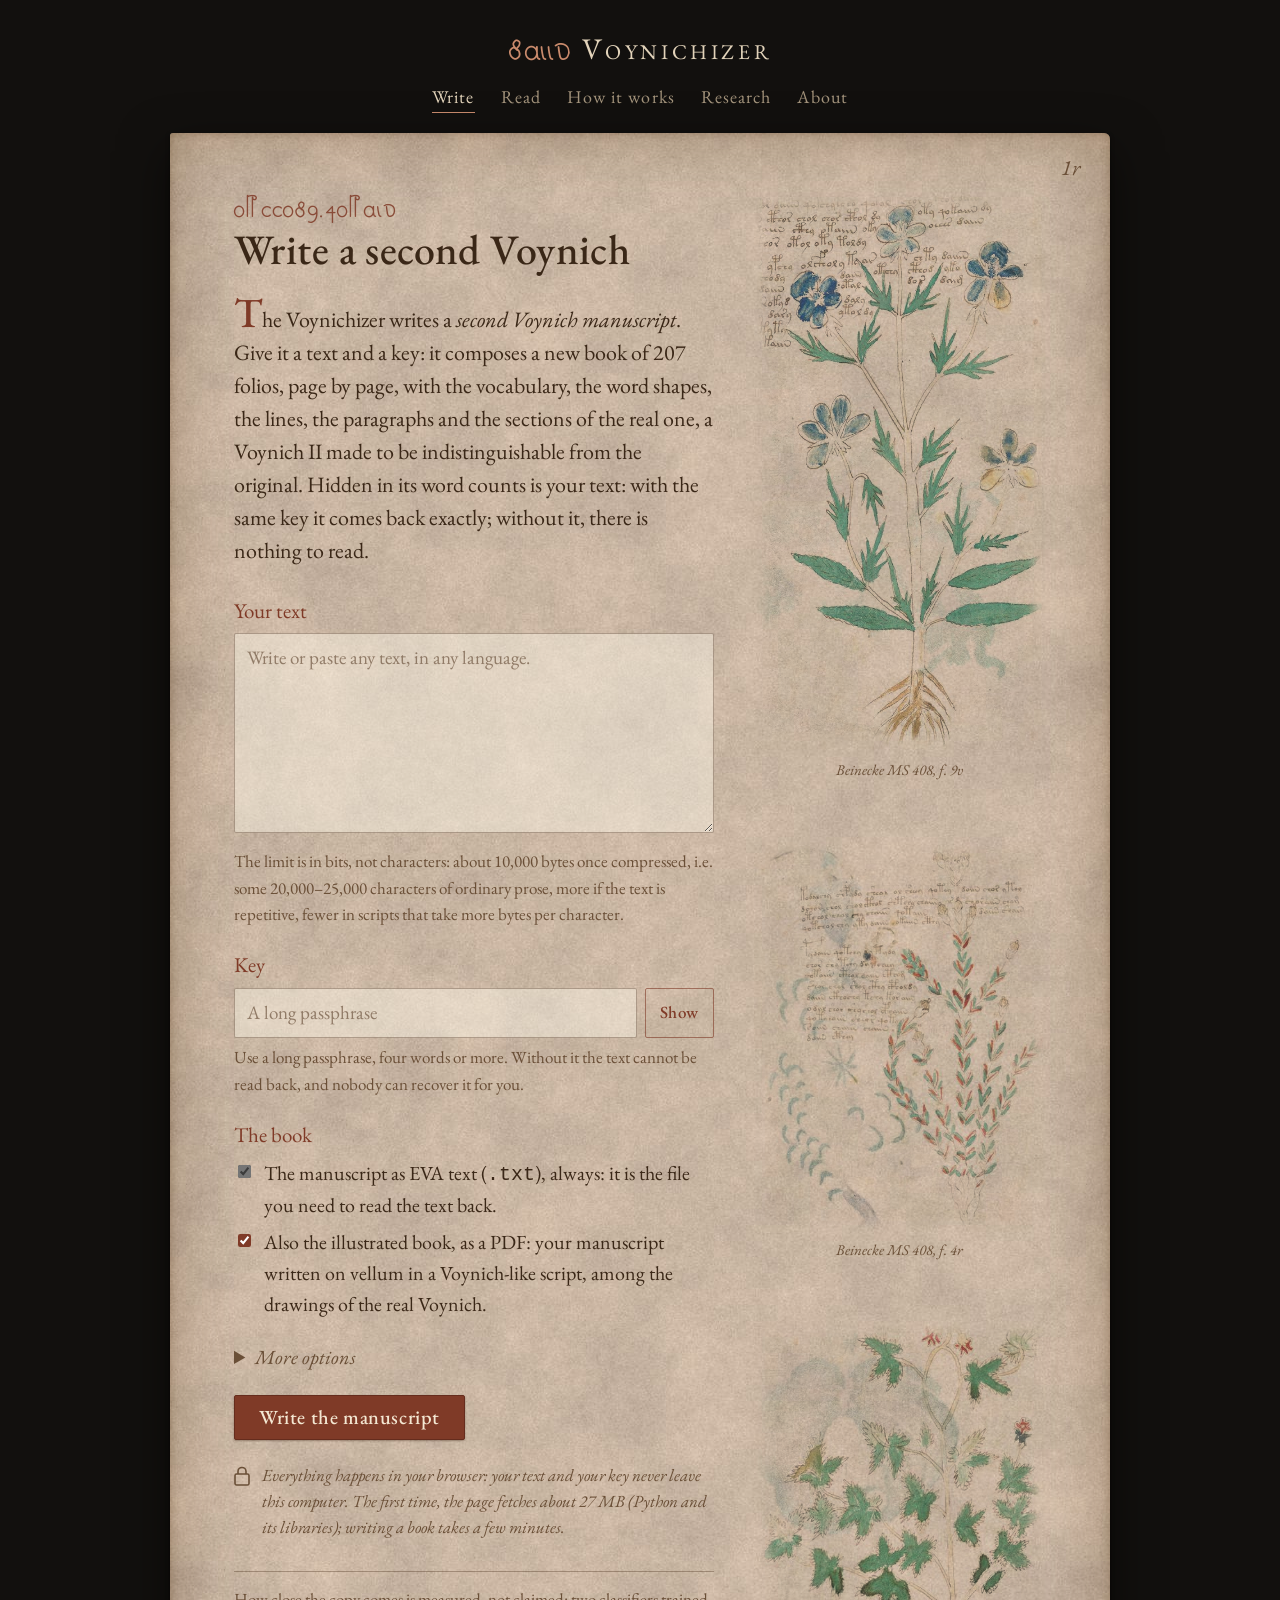
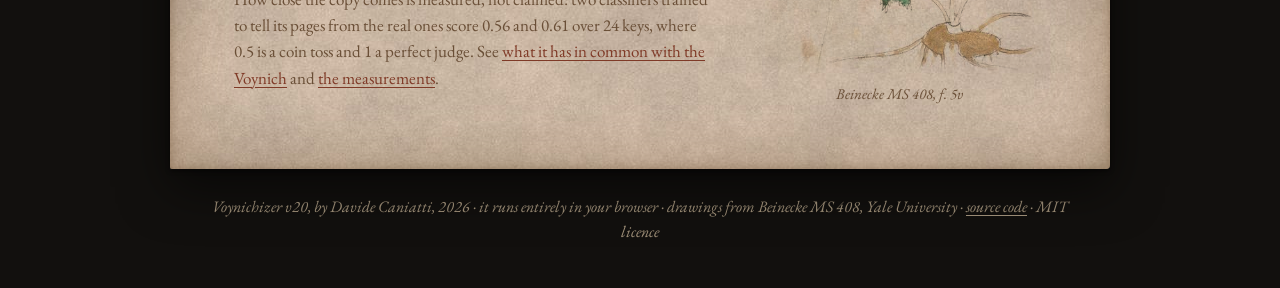
==== docs/index.html @ bea23ab9 "Illustrated book: folios composed on vellum with the drawings of the real Voynich (153 cleaned drawi" ====
<!doctype html>
<html lang="en">
<head>
<meta charset="utf-8">
<meta name="viewport" content="width=device-width, initial-scale=1">
<title>Voynichizer · Write a second Voynich</title>
<meta name="description" content="Hide any text inside a Voynich-like manuscript, and read it back with the key. Runs entirely in your browser.">
<link rel="stylesheet" href="css/site.css">
<link rel="preload" href="engine/v20/VoynichizzatoreEVA.ttf" as="font" type="font/ttf" crossorigin>
<script type="module" src="js/write.js"></script>
</head>
<body>
<header class="masthead" id="top">
  <a class="title" href="./"><span class="mark" aria-hidden="true">daiin</span>Voynichizer</a>
  <nav aria-label="Pages">
    <a href="./" aria-current="page">Write</a><a href="read.html">Read</a><a href="how.html">How it works</a><a href="research.html">Research</a><a href="about.html">About</a>
  </nav>
</header>

<main class="folio">
  <div class="folio-no">1r</div>
  <div class="spread">
    <div class="text">
      <span class="tag" aria-hidden="true">okeeody.qokain</span>
      <h1>Write a second Voynich</h1>
      <p class="lead">The Voynichizer writes a <em>second Voynich manuscript</em>. Give it a text and a key: it composes a
        new book of 207 folios, page by page, with the vocabulary, the word shapes, the lines, the paragraphs and the
        sections of the real one, a Voynich II made to be indistinguishable from the original. Hidden in its word
        counts is your text: with the same key it comes back exactly; without it, there is nothing to read.</p>

      <form id="form" novalidate>
        <div class="field">
          <label for="text">Your text</label>
          <textarea id="text" spellcheck="false" placeholder="Write or paste any text, in any language."></textarea>
          <div class="hint" id="text-hint">The limit is in bits, not characters: about 10,000 bytes once compressed, i.e. some 20,000–25,000 characters of ordinary prose, more if the text is repetitive, fewer in scripts that take more bytes per character.</div>
        </div>
        <div class="field">
          <label for="key">Key</label>
          <div class="key-row">
            <input id="key" type="password" autocomplete="off" spellcheck="false" placeholder="A long passphrase">
            <button type="button" class="btn secondary small" id="show-key" aria-pressed="false">Show</button>
          </div>
          <div class="hint" id="key-hint">Use a long passphrase, four words or more. Without it the text cannot be read
            back, and nobody can recover it for you.</div>
        </div>
        <div class="field">
          <span class="label">The book</span>
          <label class="check"><input type="checkbox" checked disabled>
            <span>The manuscript as EVA text (<code>.txt</code>), always: it is the file you need to read the text back.</span></label>
          <label class="check"><input type="checkbox" id="want-pdf" checked>
            <span>Also the illustrated book, as a PDF: your manuscript written on vellum in a Voynich-like script,
              among the drawings of the real Voynich.</span></label>
        </div>
        <details>
          <summary>More options</summary>
          <label class="check"><input type="checkbox" id="empty">
            <span>A book with no message (the text is ignored). It cannot be told apart from a book that carries one.</span></label>
        </details>
        <div class="actions"><button class="btn" id="go" type="submit">Write the manuscript</button></div>
        <div class="message error" id="error" role="alert" hidden></div>
        <p class="privacy">
          <svg width="16" height="20" viewBox="0 0 16 20" aria-hidden="true"><rect x="1" y="8" width="14" height="11" rx="1.5" fill="none" stroke="currentColor" stroke-width="1.6"/><path d="M4 8 V5.5 a4 4 0 0 1 8 0 V8" fill="none" stroke="currentColor" stroke-width="1.6"/></svg>
          <span>Everything happens in your browser: your text and your key never leave this computer. The first time,
            the page fetches about 27&nbsp;MB (Python and its libraries); writing a book takes a few minutes.</span>
        </p>
        <p class="note" id="mobile-note" hidden>On a phone this may not work: writing a book needs about 500&nbsp;MB of
          memory. A computer is better.</p>
      </form>

      <section id="scriptorium" class="scriptorium" hidden>
        <div class="desk" id="desk" aria-hidden="true">
          <div class="sheet"><div class="lines"></div><div class="folio-label"></div></div>
          <figure class="desk-real" id="desk-real" hidden><img id="desk-img" alt=""><figcaption id="desk-cap"></figcaption></figure>
        </div>
        <p class="caption" id="caption" aria-live="polite">Sharpening the quill…</p>
        <div class="progress" role="progressbar" aria-label="Progress" aria-valuemin="0" aria-valuemax="100" id="progress"><div id="bar"></div></div>
        <p class="meta" id="meta">&nbsp;</p>
        <div class="actions" style="justify-content:center"><button class="btn secondary small" id="cancel" type="button">Stop</button></div>
      </section>
      <p class="note closing">How close the copy comes is measured, not claimed: two classifiers trained to tell its pages
        from the real ones score 0.56 and 0.61 over 24 keys, where 0.5 is a coin toss and 1 a perfect judge. See <a href="how.html#second">what it has in
        common with the Voynich</a> and <a href="how.html#measures">the measurements</a>.</p>
    </div>
    <div class="side">
      <figure class="illus">
        <img src="img/herbal-f9v.jpg" width="520" height="1000" alt="A plant with blue flowers, from the herbal section of the Voynich manuscript">
        <figcaption>Beinecke MS 408, f. 9v</figcaption>
      </figure>
    </div>
  </div>

  <section id="result" hidden>
    <h2>The manuscript is written</h2>
    <p id="summary"></p>
    <details class="tech">
      <summary>Technical details</summary>
      <div class="table-wrap"><table id="tech-table"></table></div>
    </details>
    <div class="downloads">
      <div class="download">
        <div><strong>The manuscript, in EVA</strong><p class="note">Keep this file: it is the one you need to read the text back. <span id="txt-name"></span></p></div>
        <a class="btn" id="dl-txt" download="voynichizer-manuscript.txt" href="#">Download .txt</a>
      </div>
      <div class="download" id="pdf-row" hidden>
        <div><strong>The illustrated book</strong><p class="note" id="pdf-note">Binding the book…</p></div>
        <a class="btn secondary" id="dl-pdf" download="voynichizer-book.pdf" href="#" hidden>Download PDF</a>
      </div>
    </div>
    <div class="viewer">
      <div class="viewer-bar">
        <div class="nav">
          <button class="btn secondary small" id="prev" type="button" aria-label="Previous folio">‹</button>
          <select id="folio" aria-label="Folio"></select>
          <button class="btn secondary small" id="next" type="button" aria-label="Next folio">›</button>
        </div>
        <div class="toggle" role="group" aria-label="Script">
          <button type="button" id="mode-script" aria-pressed="true">Script</button><button type="button" id="mode-eva" aria-pressed="false">EVA</button>
        </div>
      </div>
      <div class="pair">
        <div class="page" id="page"></div>
        <figure class="real" id="real">
          <a id="real-link" target="_blank" rel="noopener"><img id="real-img" alt=""></a>
          <figcaption id="real-cap"></figcaption>
        </figure>
      </div>
    </div>
    <div class="actions" style="justify-content:center;margin-top:28px"><button class="btn secondary" id="again" type="button">Write another</button></div>
  </section>
</main>

<a class="totop" href="#top" aria-label="Back to the top" hidden>↑</a>
<script src="js/top.js" defer></script>
<script src="js/margins.js" defer></script>

<footer class="colophon">
  Voynichizer v20, by Davide Caniatti, 2026 · it runs entirely in your browser · drawings from Beinecke MS 408, Yale University ·
  <a href="https://github.com/AndreottiVIII/voynichizzatore">source code</a> · MIT licence
</footer>
</body>
</html>
---- docs/css/site.css ----
/* Voynichizer web site: every page is a folio of the Voynich manuscript as the Beinecke photographs show it, a leaf
   of vellum on black, written in brown ink, with a real drawing from the manuscript beside the text.
   The whole look is driven by the tokens below: change them to restyle the site. */
:root {
  --night: #12100e;              /* the black of the photographs */
  --night-text: #e2d3ba;
  --night-muted: #a4947c;
  --vellum: #d8c6ab;             /* fallback under the vellum texture */
  --ink: #3a2717;                /* iron-gall brown, darkened for reading */
  --ink-soft: #6a4f37;
  --ink-faint: rgba(70, 45, 25, .35);
  --red: #7f3a27;                /* the red-brown of the roots and of the marks on f1r */
  --red-deep: #652c1d;
  --green: #4f6a42;
  --blue: #405a6f;
  --field: rgba(255, 249, 236, .42);
  --error: #8e2216;
  --focus: #9a5a1c;
  --parchment: #ddccb0;          /* the sheets of the scribe and of the preview */
  --sheet-ink: #463220;
  --shadow: 0 2px 4px rgba(0, 0, 0, .5), 0 18px 50px rgba(0, 0, 0, .55);
  --text-font: "EB Garamond", "Iowan Old Style", "Palatino Linotype", Palatino, Georgia, serif;
  --mono: ui-monospace, "Cascadia Mono", Consolas, "Liberation Mono", monospace;
  color-scheme: dark;
}

@font-face {
  font-family: "EB Garamond";
  src: url("../fonts/eb-garamond-latin-wght-normal.woff2") format("woff2");
  font-weight: 400 800;
  font-style: normal;
  font-display: swap;
}
@font-face {
  font-family: "EB Garamond";
  src: url("../fonts/eb-garamond-latin-wght-italic.woff2") format("woff2");
  font-weight: 400 800;
  font-style: italic;
  font-display: swap;
}
@font-face {
  font-family: "Voynichizer EVA";
  src: url("../engine/v20/VoynichizzatoreEVA.ttf") format("truetype");
  font-display: block;
}

* { box-sizing: border-box; }
html { -webkit-text-size-adjust: 100%; }
body {
  margin: 0;
  background: var(--night);
  color: var(--night-text);
  font: 20px/1.55 var(--text-font);
}
a { color: var(--red); text-underline-offset: 3px; text-decoration-thickness: 1px; }
a:hover { color: var(--red-deep); }
:focus-visible { outline: 2px solid var(--focus); outline-offset: 2px; }

/* ---------------------------------------------------------------- on the black: title, pages, colophon */
.masthead { max-width: 1000px; margin: 0 auto; padding: 26px 16px 20px; text-align: center; }
.title {
  display: inline-flex;
  align-items: baseline;
  gap: 12px;
  color: var(--night-text);
  text-decoration: none;
  font-size: 30px;
  font-variant-caps: small-caps;
  letter-spacing: .12em;
}
.title:hover { color: #fff3dc; }
.title .mark { font-family: "Voynichizer EVA"; font-variant-caps: normal; letter-spacing: 0; color: #c98a6c; font-size: 28px; }
.masthead nav {
  display: flex;
  flex-wrap: wrap;
  justify-content: center;
  gap: 2px 26px;
  margin-top: 8px;
  font-size: 18px;
  letter-spacing: .06em;
}
.masthead nav a { color: var(--night-muted); text-decoration: none; padding: 2px 0; border-bottom: 1px solid transparent; }
.masthead nav a:hover { color: var(--night-text); }
.masthead nav a[aria-current="page"] { color: var(--night-text); border-bottom-color: #c98a6c; }
.colophon {
  max-width: 900px;
  margin: 0 auto;
  padding: 26px 16px 44px;
  text-align: center;
  color: var(--night-muted);
  font-size: 16px;
  font-style: italic;
}
.colophon a { color: inherit; }

/* ---------------------------------------------------------------- the folio */
.folio {
  position: relative;
  max-width: 940px;
  margin: 0 auto;
  padding: 58px 64px 64px;
  background: url("../img/vellum-tile.jpg") 0 0 / 900px 900px repeat, var(--vellum);
  color: var(--ink);
  border-radius: 3px 6px 4px 2px;
  box-shadow: inset 0 0 70px rgba(95, 62, 30, .38), inset 0 0 8px rgba(95, 62, 30, .35), var(--shadow);
}
.folio-no {                       /* the folio number, top right, as in the manuscript */
  position: absolute;
  right: 30px;
  top: 18px;
  font-size: 22px;
  font-style: italic;
  color: var(--ink-soft);
}
.spread { display: grid; grid-template-columns: minmax(0, 1fr) 36%; gap: 8px 40px; align-items: start; }
.spread.narrow { grid-template-columns: minmax(0, 1fr) 26%; }
.side { display: flex; flex-direction: column; align-items: center; justify-content: space-between; gap: 34px; align-self: stretch; }
.side .illus { width: 100%; }
.spread > .text { min-width: 0; }
.illus { margin: 0; text-align: center; }
.illus img { width: 100%; height: auto; display: block; mix-blend-mode: multiply; }
.illus figcaption { margin-top: 4px; font-size: 15px; font-style: italic; color: var(--ink-soft); }

/* ---------------------------------------------------------------- writing on the folio */
.tag {                           /* a Voynich-like label above the title, as next to the drawings */
  display: block;
  margin-bottom: 2px;
  font-family: "Voynichizer EVA";
  font-size: 22px;
  color: var(--red);
  opacity: .85;
}
h1 { margin: 0 0 18px; font-size: 42px; line-height: 1.1; font-weight: 500; color: var(--ink); letter-spacing: .01em; }
h2 { margin: 36px 0 10px; font-size: 26px; font-weight: 500; color: var(--red); }
h3 { margin: 24px 0 6px; font-size: 21px; font-weight: 600; color: var(--ink); }
p { margin: 0 0 14px; }
.lead { font-size: 22px; line-height: 1.5; margin-bottom: 28px; }
.lead::first-letter { font-size: 1.9em; line-height: 1; color: var(--red); font-weight: 500; }
.note { font-size: 17px; color: var(--ink-soft); }
.prose ul { padding-left: 1.2em; }
.prose li { margin-bottom: 6px; }
.prose li::marker { color: var(--red); }
.prose table { border-collapse: collapse; width: 100%; font-size: 18px; margin: 12px 0 22px; }
.prose th, .prose td { border-bottom: 1px solid var(--ink-faint); padding: 7px 8px; text-align: left; vertical-align: top; }
.prose th { color: var(--red); font-weight: 500; }
.prose code { font-family: var(--mono); font-size: .8em; background: var(--field); padding: 1px 5px; border-radius: 2px; }

/* ---------------------------------------------------------------- forms, written in the same ink */
.field { margin-bottom: 22px; }
.field > label, .field > .label { display: block; margin-bottom: 6px; font-size: 21px; color: var(--red); }
textarea, input[type="text"], input[type="password"], select {
  width: 100%;
  font: 19px/1.5 var(--text-font);
  color: var(--ink);
  background: var(--field);
  border: 1px solid var(--ink-faint);
  border-radius: 2px;
  padding: 10px 12px;
}
textarea::placeholder, input::placeholder { color: rgba(90, 64, 42, .6); }
textarea:focus, input:focus, select:focus { outline: 2px solid rgba(154, 90, 28, .45); outline-offset: 0; border-color: var(--focus); }
textarea { min-height: 200px; resize: vertical; }
.hint { font-size: 17px; color: var(--ink-soft); margin-top: 6px; }
.hint.bad { color: var(--error); }
.key-row { display: flex; gap: 8px; }
.key-row input { flex: 1; min-width: 0; }
.check, .field > label.check {
  display: flex;
  gap: 10px;
  align-items: flex-start;
  margin: 6px 0;
  font-size: inherit;
  color: var(--ink);
}
.check input { margin-top: 7px; accent-color: var(--red); }
details { margin: 4px 0 22px; }
summary { cursor: pointer; color: var(--ink-soft); font-style: italic; }

.btn {
  display: inline-flex;
  align-items: center;
  justify-content: center;
  gap: 8px;
  padding: 11px 24px 12px;
  font: 500 20px/1 var(--text-font);
  letter-spacing: .03em;
  color: #f4e8d3;
  background: var(--red);
  border: 1px solid var(--red-deep);
  border-radius: 2px;
  box-shadow: 0 1px 2px rgba(50, 20, 5, .35);
  cursor: pointer;
  text-decoration: none;
}
.btn:hover { color: #fff6e6; background: var(--red-deep); }
.btn.secondary { color: var(--red); background: transparent; border-color: rgba(127, 58, 39, .6); box-shadow: none; }
.btn.secondary:hover { background: rgba(127, 58, 39, .08); color: var(--red-deep); }
.btn.small { padding: 7px 14px 8px; font-size: 17px; }
.btn:disabled { opacity: .5; cursor: not-allowed; }
.actions { display: flex; flex-wrap: wrap; gap: 14px; align-items: center; margin-top: 10px; }

.message { padding: 10px 14px; margin: 18px 0; border-left: 3px solid currentColor; background: rgba(255, 240, 230, .45); }
.message.error { color: var(--error); }
.privacy { display: flex; gap: 12px; align-items: flex-start; font-size: 17px; color: var(--ink-soft); margin-top: 22px; font-style: italic; }
.privacy svg { flex: none; margin-top: 4px; }

/* ---------------------------------------------------------------- the scribe at work: a leaf on black, as in the photographs */
.scriptorium { text-align: center; }
.desk {
  position: relative;
  display: flex;
  justify-content: center;
  margin: 4px 0 18px;
  padding: 26px 16px 34px;
  background: var(--night);
  border-radius: 2px;
  perspective: 1400px;
  overflow: hidden;
}
.sheet {
  position: relative;
  width: min(330px, 100%);
  aspect-ratio: 6 / 8.6;
  background: url("../img/vellum.jpg") center / cover, var(--parchment);
  color: var(--sheet-ink);
  border-radius: 2px 4px 3px 2px;
  box-shadow: inset 0 0 36px rgba(95, 62, 30, .4), 0 6px 18px rgba(0, 0, 0, .6);
  padding: 9% 10% 12%;
  text-align: left;
  transform-origin: left center;
}
.sheet .lines { height: 100%; font-family: "Voynichizer EVA"; font-size: 16px; line-height: 1.75; overflow: hidden; }
.sheet .line { white-space: nowrap; height: 1.75em; }
.sheet .line.para { margin-top: .875em; }
.sheet .folio-label, .page .folio-label {
  position: absolute;
  right: 7%;
  top: 3%;
  font: italic 14px var(--text-font);
  color: #6f5841;
}
.sheet.turning { animation: turn .7s ease-in forwards; }
@keyframes turn { to { transform: rotateY(-70deg) translateX(-12%); opacity: 0; } }
.quill {
  position: absolute;
  left: 0;
  top: 0;
  pointer-events: none;
  transition: transform 80ms linear;
  filter: drop-shadow(2px 5px 3px rgba(0, 0, 0, .45));
}
.quill .vane { fill: #f3ead8; stroke: #6b5a44; stroke-width: 1.2; }
.quill .barbs { stroke: #b9a98c; stroke-width: 1; fill: none; }
.quill .shaft { stroke: #5a4630; stroke-width: 2.4; fill: none; }
.quill .nib { fill: #2b2117; }
.quill.writing svg { animation: scratch .32s ease-in-out infinite alternate; transform-origin: 3px 99px; }
@keyframes scratch { from { transform: rotate(-2.5deg); } to { transform: rotate(2deg); } }
.caption { font-size: 21px; font-style: italic; min-height: 1.5em; margin: 0 0 10px; }
.progress { height: 6px; max-width: 420px; margin: 0 auto; background: var(--ink-faint); border-radius: 3px; overflow: hidden; }
.progress > div { height: 100%; width: 0; background: var(--red); transition: width .4s ease; }
.meta { font-size: 17px; color: var(--ink-soft); margin-top: 8px; }

/* ---------------------------------------------------------------- the finished manuscript */
.downloads { display: grid; gap: 12px; margin: 22px 0 30px; }
.download {
  display: flex;
  flex-wrap: wrap;
  gap: 10px 18px;
  align-items: center;
  justify-content: space-between;
  padding: 14px 18px;
  border: 1px solid var(--ink-faint);
  background: var(--field);
}
.download strong { display: block; font-weight: 600; }
.download .note { margin: 0; }
.viewer { background: var(--night); padding: 22px 16px 26px; border-radius: 2px; }
.viewer-bar { display: flex; flex-wrap: wrap; gap: 10px; align-items: center; justify-content: space-between; margin-bottom: 16px; color: var(--night-text); }
.viewer-bar .nav { display: flex; gap: 6px; align-items: center; }
.viewer-bar select { width: auto; padding: 5px 10px; font-size: 17px; color: var(--night-text); background: #1d1915; border-color: #3a322a; }
.viewer .btn.secondary { color: var(--night-text); border-color: #5a4d40; }
.viewer .btn.secondary:hover { background: #241f1a; color: #fff3dc; }
.toggle { display: inline-flex; border: 1px solid #5a4d40; border-radius: 2px; overflow: hidden; }
.toggle button { font: 17px var(--text-font); padding: 6px 14px 7px; border: 0; background: transparent; color: var(--night-muted); cursor: pointer; }
.toggle button[aria-pressed="true"] { background: #e2d3ba; color: var(--night); }
.page {
  position: relative;
  width: min(540px, 100%);
  aspect-ratio: 6 / 8.6;
  margin: 0 auto;
  background: url("../img/vellum.jpg") center / cover, var(--parchment);
  color: var(--sheet-ink);
  border-radius: 2px 4px 3px 2px;
  box-shadow: inset 0 0 50px rgba(95, 62, 30, .4), 0 6px 18px rgba(0, 0, 0, .6);
  padding: 7.5% 10% 9%;
}
.page .lines { font-family: "Voynichizer EVA"; line-height: 1.75; height: 100%; overflow: hidden; }
.page.illustrated { padding: 0; background: none; box-shadow: 0 6px 18px rgba(0, 0, 0, .6); }
.page.illustrated canvas { width: 100%; height: 100%; display: block; border-radius: 2px 4px 3px 2px; }
.page.eva .lines { font-family: var(--mono); }
.page .line { white-space: nowrap; }
.page .line.para { margin-top: .875em; }

/* ---------------------------------------------------------------- reading */
.drop, .field > label.drop {
  display: block;
  margin: 0;
  font-size: inherit;
  color: var(--ink-soft);
  padding: 22px 16px;
  text-align: center;
  border: 1.5px dashed var(--ink-faint);
  background: var(--field);
  cursor: pointer;
}
.drop.over { border-color: var(--red); color: var(--ink); }
.drop strong { color: var(--ink); font-weight: 600; }
.drop input { display: none; }
.output { min-height: 220px; white-space: pre-wrap; }
.soon { text-align: center; padding: 10px 0 20px; font-size: 24px; font-style: italic; color: var(--ink-soft); }
.totop {
  position: fixed;
  right: 22px;
  bottom: 26px;
  width: 46px;
  height: 46px;
  display: flex;
  align-items: center;
  justify-content: center;
  border-radius: 50%;
  font-size: 24px;
  line-height: 1;
  text-decoration: none;
  color: #f4e8d3;
  background: var(--red);
  border: 1px solid var(--red-deep);
  box-shadow: 0 2px 8px rgba(0, 0, 0, .45);
  z-index: 10;
}
.totop:hover { background: var(--red-deep); color: #fff6e6; }
.colophon-note { font-style: italic; color: var(--ink-soft); border-left: 2px solid var(--red); padding: 2px 0 2px 14px; margin: 0 0 24px; }
.note.closing { margin-top: 30px; padding-top: 14px; border-top: 1px solid var(--ink-faint); }
.tech table { border-collapse: collapse; width: 100%; font-size: 17px; margin: 8px 0 4px; }
.tech td { border-bottom: 1px solid var(--ink-faint); padding: 6px 8px; vertical-align: top; }
.tech td:first-child { color: var(--ink-soft); width: 45%; }
.tech code { font-family: var(--mono); font-size: .78em; word-break: break-all; }

/* real folios beside the scribe and beside the preview */
.desk { gap: 26px; align-items: center; }
.desk-real { margin: 0; width: min(230px, 40%); flex: none; text-align: center; }
.desk-real img { width: 100%; height: auto; display: block; box-shadow: 0 6px 18px rgba(0, 0, 0, .6); }
.desk-real figcaption { margin-top: 6px; font: italic 15px var(--text-font); color: var(--night-muted); }
.pair { display: grid; grid-template-columns: minmax(0, 1fr) minmax(0, 1fr); gap: 18px; align-items: start; }
.pair .page { width: 100%; }
.real { margin: 0; text-align: center; }
.real img { width: 100%; height: auto; display: block; box-shadow: 0 6px 18px rgba(0, 0, 0, .6); }
.real figcaption { margin-top: 8px; font: italic 15px var(--text-font); color: var(--night-muted); }
.toc { margin: 6px 0 26px; padding: 14px 18px 8px; border: 1px solid var(--ink-faint); background: var(--field); }
.toc ol { margin: 0; padding-left: 1.4em; columns: 2; column-gap: 34px; font-size: 18px; }
.toc li { break-inside: avoid; margin-bottom: 3px; }
.toc a { text-decoration: none; }
.toc a:hover { text-decoration: underline; }
.diagram { margin: 8px 0 18px; }
.diagram svg { width: 100%; height: auto; display: block; }
.formula { display: block; text-align: center; font-style: italic; margin: 8px 0 12px; font-size: 1.05em; }
pre.file { font-family: var(--mono); font-size: 13px; line-height: 1.5; background: var(--field); border: 1px solid var(--ink-faint);
  padding: 10px 12px; overflow-x: auto; white-space: pre; }
.table-wrap { overflow-x: auto; }
.prose h2 { scroll-margin-top: 16px; }

[hidden] { display: none !important; }

@media (max-width: 760px) {
  body { font-size: 18px; }
  .masthead { padding-top: 18px; }
  .title { font-size: 26px; }
  .masthead nav { font-size: 17px; gap: 2px 18px; }
  .folio { padding: 46px 22px 50px; border-radius: 0; }
  .folio-no { right: 18px; top: 12px; font-size: 19px; }
  .spread, .spread.narrow { grid-template-columns: 1fr; }
  .spread > .side { order: -1; flex-direction: row; justify-content: center; margin: 0 auto 8px; }
  .side .extra { display: none; }
  .side .illus img { width: auto; max-width: 100%; max-height: 260px; margin: 0 auto; }
  .spread.narrow > .side { display: none; }
  .toc ol { columns: 1; }
  .pair { grid-template-columns: 1fr; }
  .desk-real { display: none; }
  h1 { font-size: 34px; }
  .lead { font-size: 19px; }
}
@media (prefers-reduced-motion: reduce) {
  .quill, .quill.writing svg, .sheet.turning, .progress > div { animation: none; transition: none; }
}
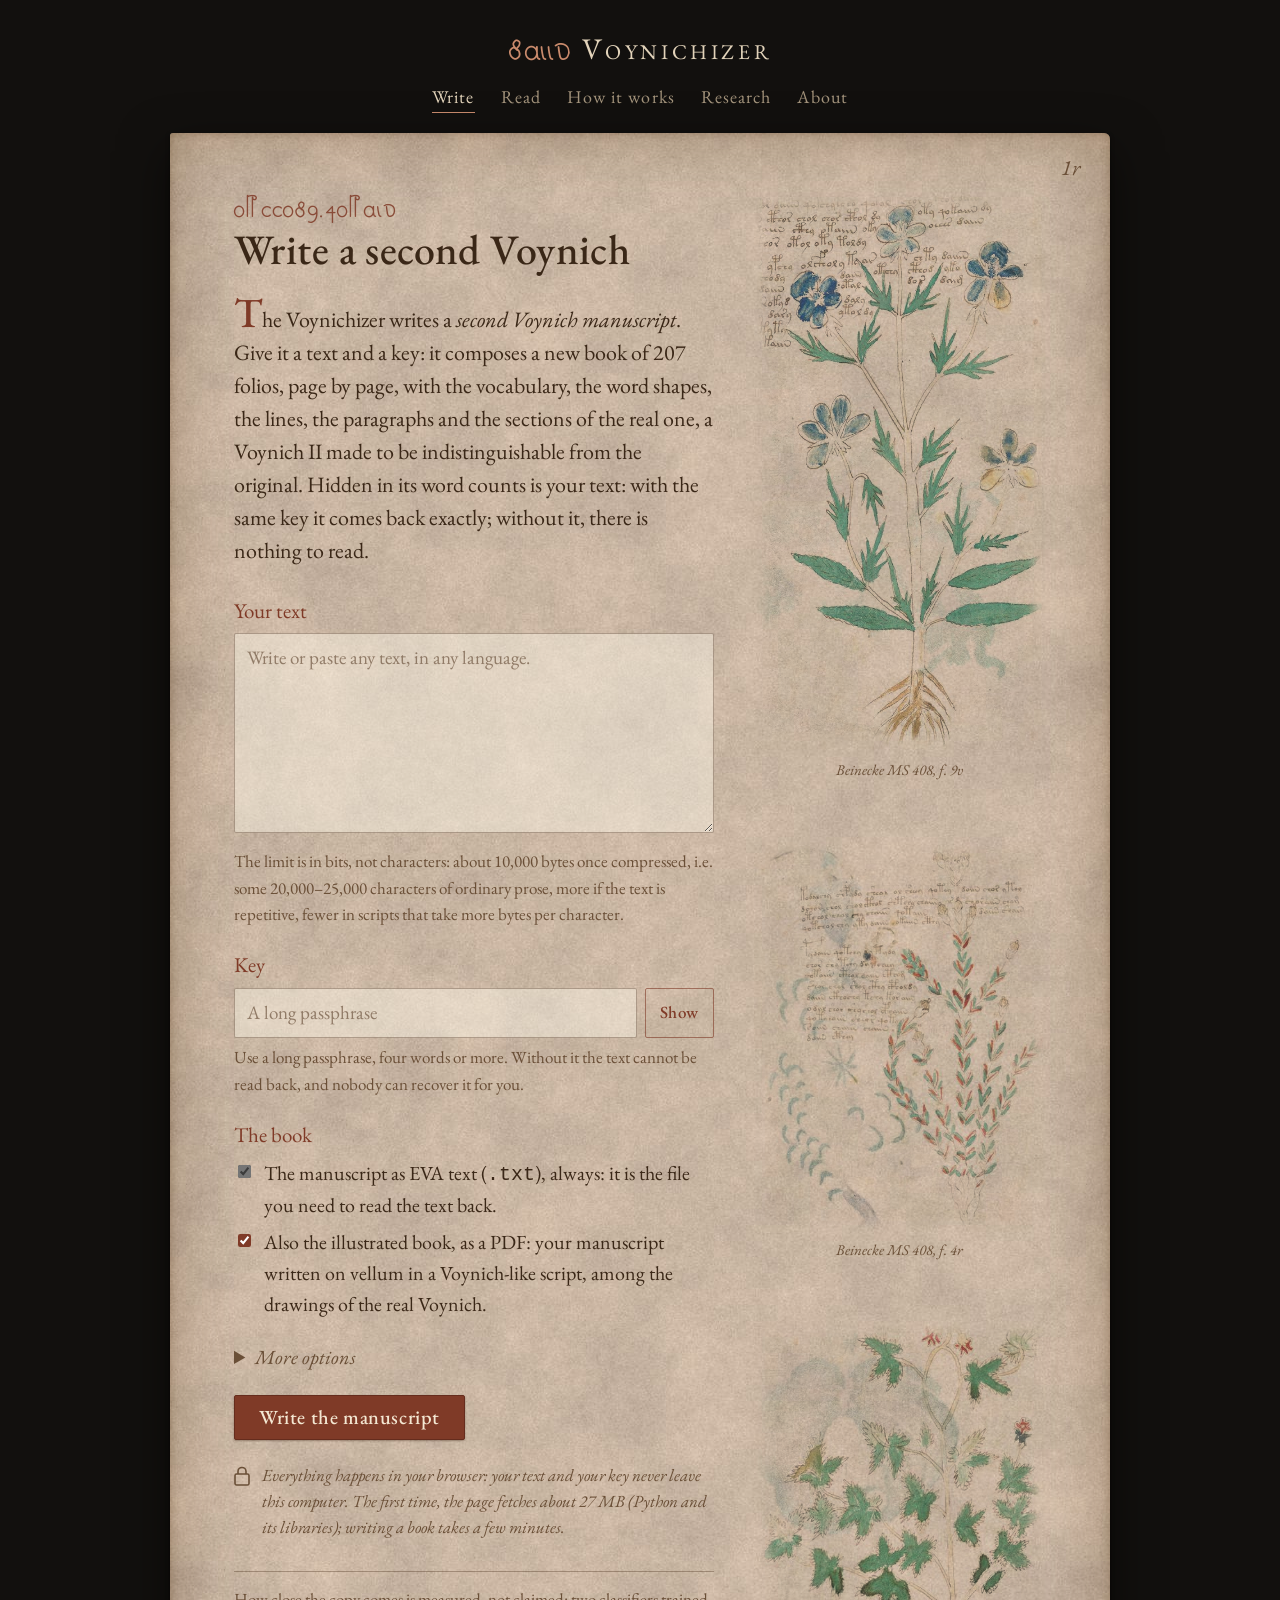
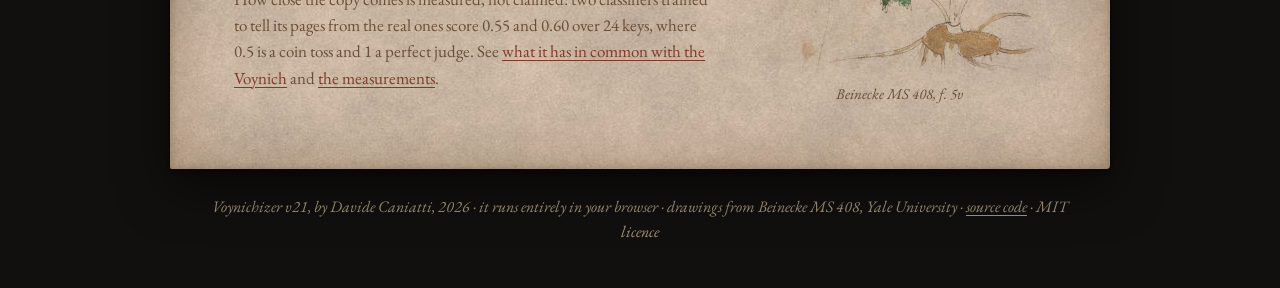
==== commit 221b13b4: "Site on v21 (engine/v21, commit 4b1383c); texts and measurements updated to v21; v21 checked in the " ====
--- a/docs/index.html
+++ b/docs/index.html
@@ -6,7 +6,7 @@
 <title>Voynichizer · Write a second Voynich</title>
 <meta name="description" content="Hide any text inside a Voynich-like manuscript, and read it back with the key. Runs entirely in your browser.">
 <link rel="stylesheet" href="css/site.css">
-<link rel="preload" href="engine/v20/VoynichizzatoreEVA.ttf" as="font" type="font/ttf" crossorigin>
+<link rel="preload" href="engine/v21/VoynichizzatoreEVA.ttf" as="font" type="font/ttf" crossorigin>
 <script type="module" src="js/write.js"></script>
 </head>
 <body>
@@ -78,7 +78,7 @@
         <div class="actions" style="justify-content:center"><button class="btn secondary small" id="cancel" type="button">Stop</button></div>
       </section>
       <p class="note closing">How close the copy comes is measured, not claimed: two classifiers trained to tell its pages
-        from the real ones score 0.56 and 0.61 over 24 keys, where 0.5 is a coin toss and 1 a perfect judge. See <a href="how.html#second">what it has in
+        from the real ones score 0.55 and 0.60 over 24 keys, where 0.5 is a coin toss and 1 a perfect judge. See <a href="how.html#second">what it has in
         common with the Voynich</a> and <a href="how.html#measures">the measurements</a>.</p>
     </div>
     <div class="side">
@@ -134,7 +134,7 @@
 <script src="js/margins.js" defer></script>
 
 <footer class="colophon">
-  Voynichizer v20, by Davide Caniatti, 2026 · it runs entirely in your browser · drawings from Beinecke MS 408, Yale University ·
+  Voynichizer v21, by Davide Caniatti, 2026 · it runs entirely in your browser · drawings from Beinecke MS 408, Yale University ·
   <a href="https://github.com/AndreottiVIII/voynichizzatore">source code</a> · MIT licence
 </footer>
 </body>
--- a/docs/css/site.css
+++ b/docs/css/site.css
@@ -40,7 +40,7 @@
 }
 @font-face {
   font-family: "Voynichizer EVA";
-  src: url("../engine/v20/VoynichizzatoreEVA.ttf") format("truetype");
+  src: url("../engine/v21/VoynichizzatoreEVA.ttf") format("truetype");
   font-display: block;
 }
 
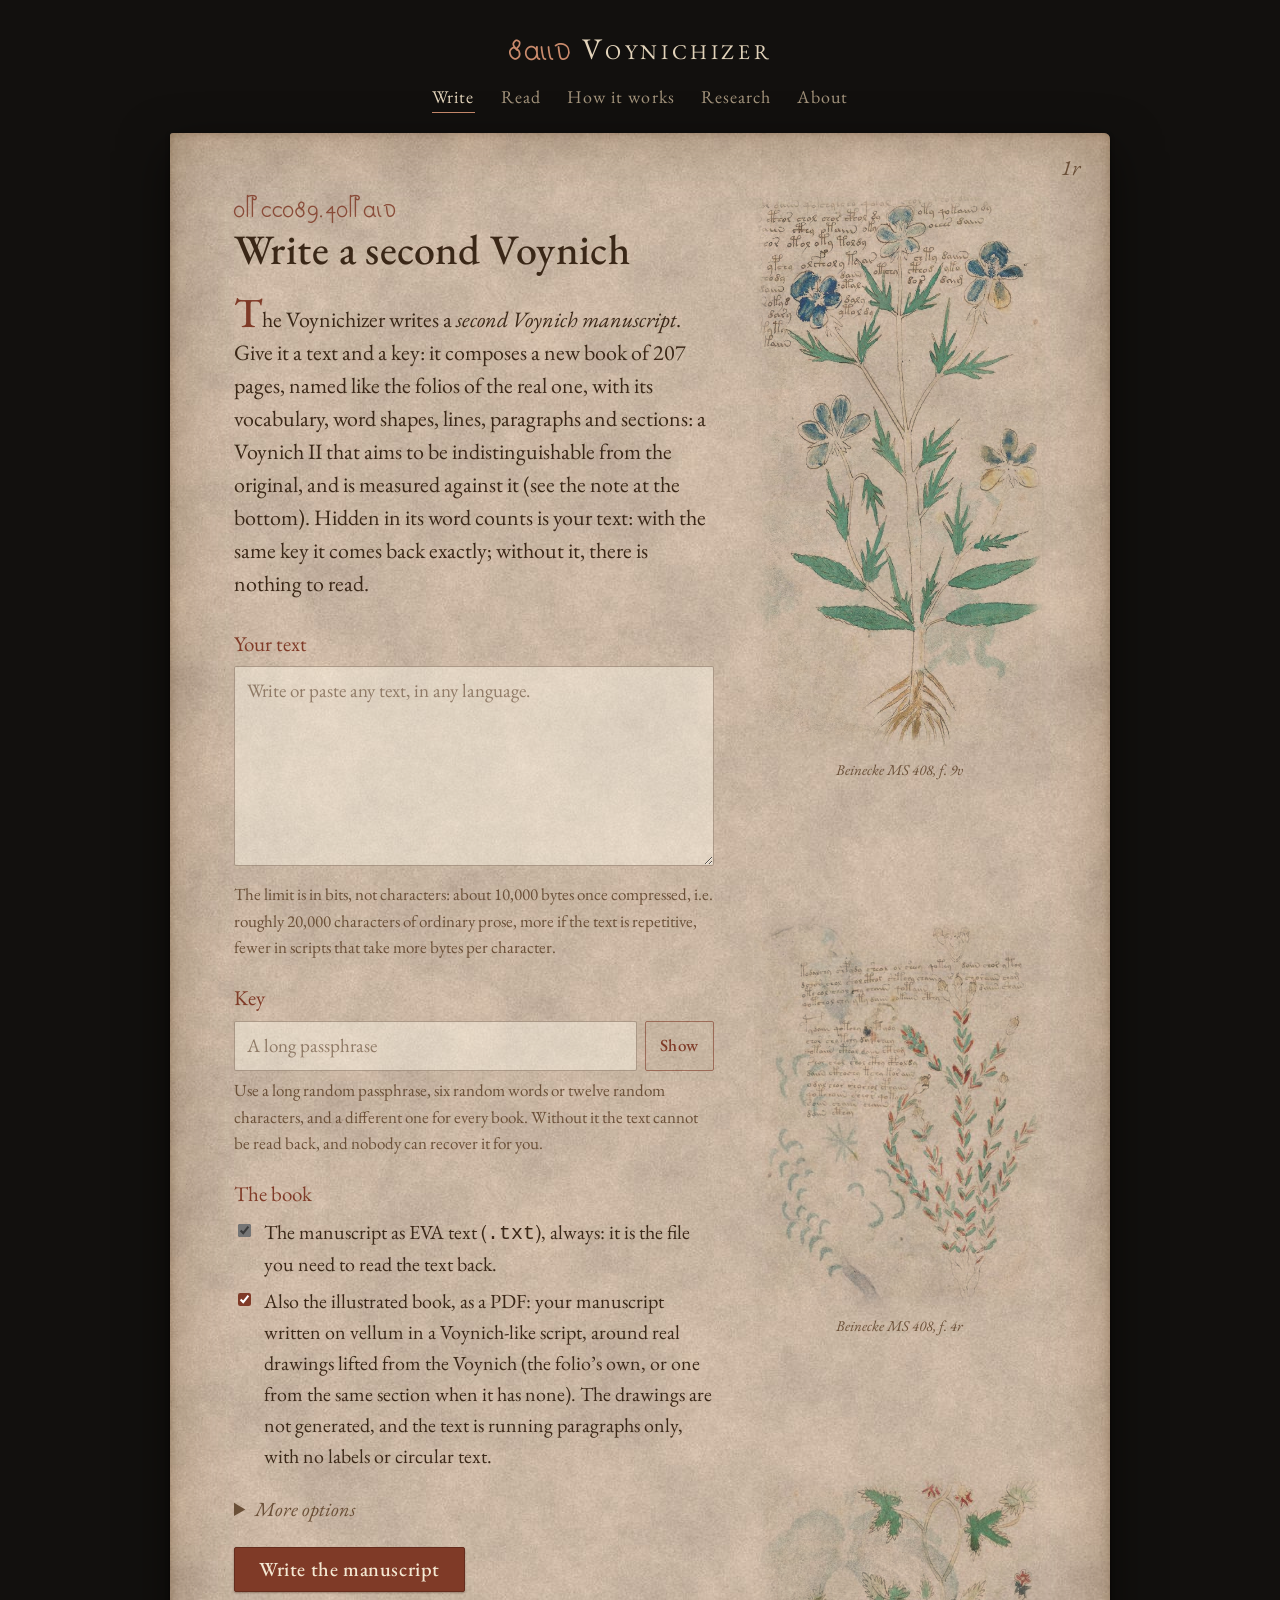
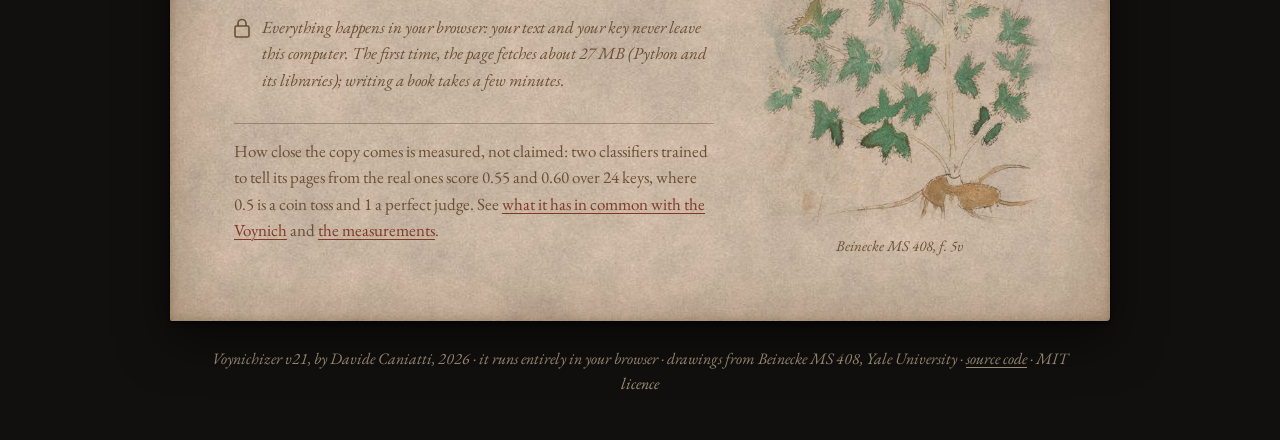
==== commit 7fd8b8c4: "Site aligned with the final white paper v2 (extended review of every page) - 207 pages with the foli" ====
--- a/docs/index.html
+++ b/docs/index.html
@@ -5,6 +5,22 @@
 <meta name="viewport" content="width=device-width, initial-scale=1">
 <title>Voynichizer · Write a second Voynich</title>
 <meta name="description" content="Hide any text inside a Voynich-like manuscript, and read it back with the key. Runs entirely in your browser.">
+<link rel="icon" href="favicon.svg" type="image/svg+xml">
+<link rel="icon" href="favicon.ico" sizes="16x16 32x32 48x48">
+<link rel="apple-touch-icon" href="apple-touch-icon.png">
+<meta property="og:type" content="website">
+<meta property="og:site_name" content="Voynichizer">
+<meta property="og:title" content="Voynichizer · Write a second Voynich">
+<meta property="og:description" content="Hide any text inside a Voynich-like manuscript, and read it back with the key. Runs entirely in your browser.">
+<meta property="og:url" content="https://voynichizer.com/">
+<meta property="og:image" content="https://voynichizer.com/preview.jpg">
+<meta property="og:image:secure_url" content="https://voynichizer.com/preview.jpg">
+<meta property="og:image:type" content="image/jpeg">
+<meta property="og:image:width" content="1200">
+<meta property="og:image:height" content="630">
+<meta property="og:image:alt" content="A plant with blue flowers from the Voynich manuscript, beside the title: Voynichizer, write a second Voynich manuscript">
+<meta name="twitter:card" content="summary_large_image">
+<meta name="twitter:image" content="https://voynichizer.com/preview.jpg">
 <link rel="stylesheet" href="css/site.css">
 <link rel="preload" href="engine/v21/VoynichizzatoreEVA.ttf" as="font" type="font/ttf" crossorigin>
 <script type="module" src="js/write.js"></script>
@@ -24,15 +40,16 @@
       <span class="tag" aria-hidden="true">okeeody.qokain</span>
       <h1>Write a second Voynich</h1>
       <p class="lead">The Voynichizer writes a <em>second Voynich manuscript</em>. Give it a text and a key: it composes a
-        new book of 207 folios, page by page, with the vocabulary, the word shapes, the lines, the paragraphs and the
-        sections of the real one, a Voynich II made to be indistinguishable from the original. Hidden in its word
-        counts is your text: with the same key it comes back exactly; without it, there is nothing to read.</p>
+        new book of 207 pages, named like the folios of the real one, with its vocabulary, word shapes, lines,
+        paragraphs and sections: a Voynich II that aims to be indistinguishable from the original, and is measured
+        against it (see the note at the bottom). Hidden in its word counts is your text: with the same key it comes back
+        exactly; without it, there is nothing to read.</p>
 
       <form id="form" novalidate>
         <div class="field">
           <label for="text">Your text</label>
           <textarea id="text" spellcheck="false" placeholder="Write or paste any text, in any language."></textarea>
-          <div class="hint" id="text-hint">The limit is in bits, not characters: about 10,000 bytes once compressed, i.e. some 20,000–25,000 characters of ordinary prose, more if the text is repetitive, fewer in scripts that take more bytes per character.</div>
+          <div class="hint" id="text-hint">The limit is in bits, not characters: about 10,000 bytes once compressed, i.e. roughly 20,000 characters of ordinary prose, more if the text is repetitive, fewer in scripts that take more bytes per character.</div>
         </div>
         <div class="field">
           <label for="key">Key</label>
@@ -40,8 +57,9 @@
             <input id="key" type="password" autocomplete="off" spellcheck="false" placeholder="A long passphrase">
             <button type="button" class="btn secondary small" id="show-key" aria-pressed="false">Show</button>
           </div>
-          <div class="hint" id="key-hint">Use a long passphrase, four words or more. Without it the text cannot be read
-            back, and nobody can recover it for you.</div>
+          <div class="hint" id="key-hint">Use a long random passphrase, six random words or twelve random characters,
+            and a different one for every book. Without it the text cannot be read back, and nobody can recover it for
+            you.</div>
         </div>
         <div class="field">
           <span class="label">The book</span>
@@ -49,12 +67,15 @@
             <span>The manuscript as EVA text (<code>.txt</code>), always: it is the file you need to read the text back.</span></label>
           <label class="check"><input type="checkbox" id="want-pdf" checked>
             <span>Also the illustrated book, as a PDF: your manuscript written on vellum in a Voynich-like script,
-              among the drawings of the real Voynich.</span></label>
+              around real drawings lifted from the Voynich (the folio’s own, or one from the same section when it has
+              none). The drawings are not generated, and the text is running paragraphs only, with no labels or circular
+              text.</span></label>
         </div>
         <details>
           <summary>More options</summary>
           <label class="check"><input type="checkbox" id="empty">
-            <span>A book with no message (the text is ignored). It cannot be told apart from a book that carries one.</span></label>
+            <span>A book with no message (the text is ignored). Without the key it cannot be told apart from a book that
+              carries one: a classifier trained to separate them scores AUC 0.506, that is, it guesses.</span></label>
         </details>
         <div class="actions"><button class="btn" id="go" type="submit">Write the manuscript</button></div>
         <div class="message error" id="error" role="alert" hidden></div>
--- a/docs/css/site.css
+++ b/docs/css/site.css
@@ -317,6 +317,23 @@
 .drop strong { color: var(--ink); font-weight: 600; }
 .drop input { display: none; }
 .output { min-height: 220px; white-space: pre-wrap; }
+.file-status { margin: 10px 0 0; font-size: 17px; min-height: 0; }
+.file-status:empty { display: none; }
+.file-status.ok { color: var(--green); padding: 8px 12px; border-left: 3px solid var(--green); background: rgba(240, 248, 230, .45); }
+.file-status.bad { color: var(--error); padding: 8px 12px; border-left: 3px solid var(--error); background: rgba(255, 240, 230, .45); }
+/* research page */
+.subtitle { font-size: 22px; font-style: italic; color: var(--ink-soft); margin: -6px 0 14px; }
+.byline { font-size: 19px; margin-bottom: 22px; }
+.byline .aff { color: var(--ink-soft); font-size: .9em; }
+.download.paper { margin: 6px 0 8px; }
+.paper-links { margin: 0 0 26px; }
+ol.findings .prior { display: block; margin-top: 4px; font-size: .9em; font-style: italic; color: var(--ink-soft); }
+.abstract p { text-align: justify; hyphens: auto; }
+ol.findings { padding-left: 1.6em; }
+ol.findings li { margin-bottom: 10px; }
+ol.findings li::marker { color: var(--red); font-weight: 600; }
+code.eva { font-family: var(--mono); font-size: .82em; background: none; border: 0; padding: 0; color: var(--red-deep); }
+.cite { padding: 10px 14px; border-left: 3px solid var(--ink-faint); background: var(--field); }
 .soon { text-align: center; padding: 10px 0 20px; font-size: 24px; font-style: italic; color: var(--ink-soft); }
 .totop {
   position: fixed;
